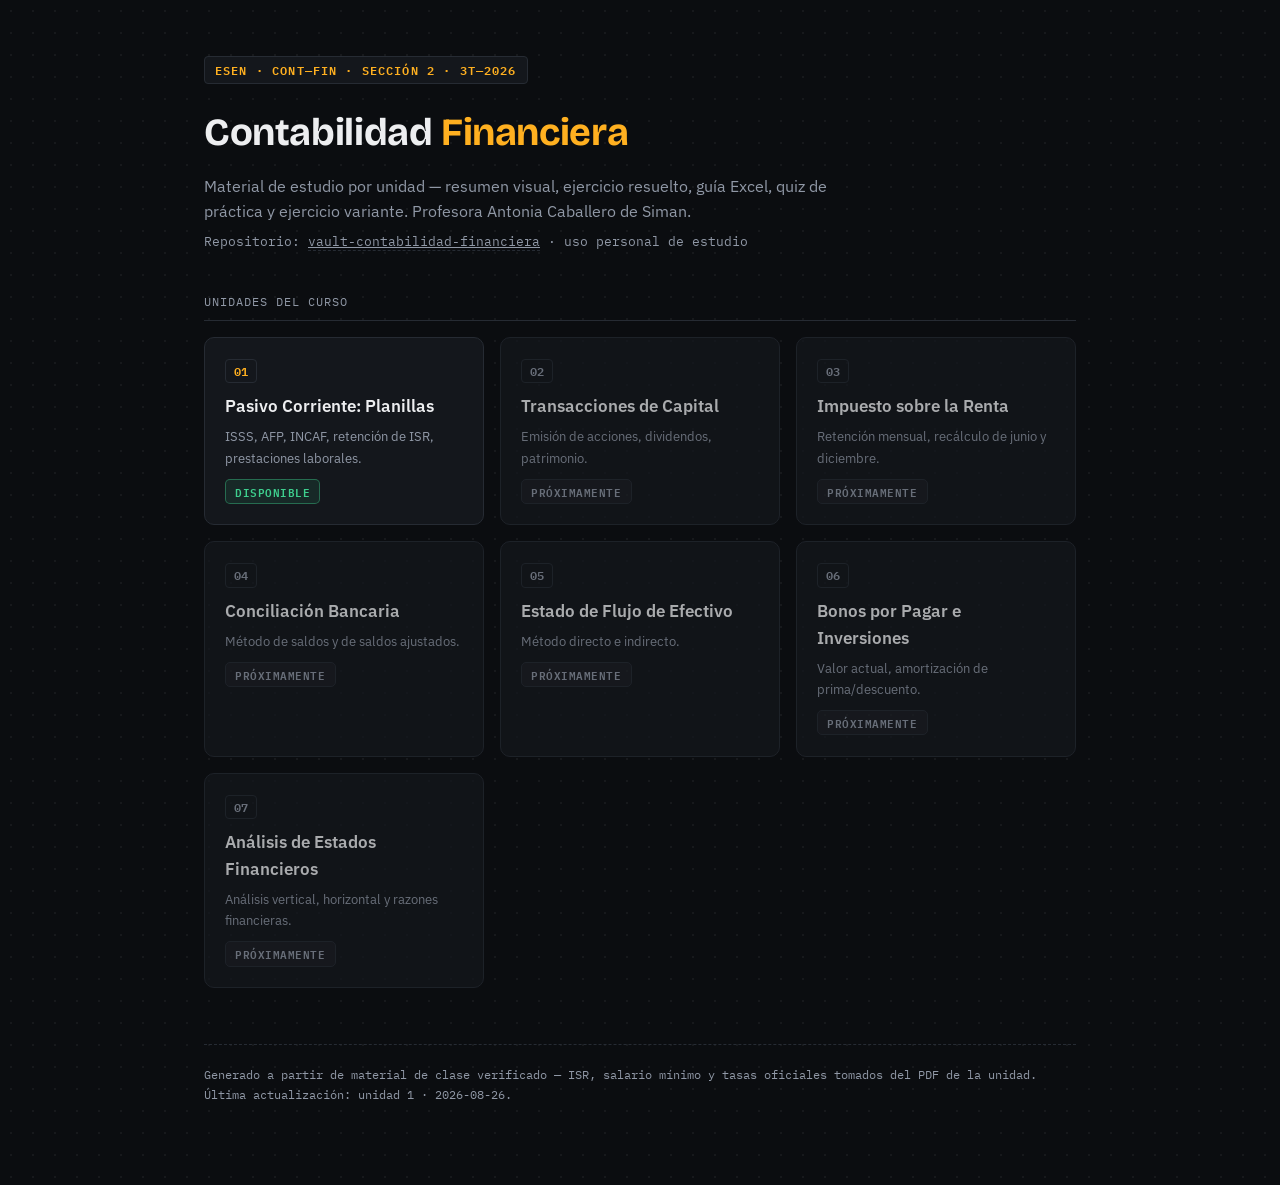
==== docs/index.html @ 1b0cdc74 "vault backup: 2026-08-25 22:29:52" ====
<!DOCTYPE html>
<html lang="es">
<head>
<meta charset="UTF-8">
<meta name="viewport" content="width=device-width, initial-scale=1.0">
<title>Contabilidad Financiera — Sección 2 · Trimestre 3/2026</title>
<link rel="preconnect" href="https://fonts.googleapis.com">
<link rel="preconnect" href="https://fonts.gstatic.com" crossorigin>
<link href="https://fonts.googleapis.com/css2?family=Bricolage+Grotesque:opsz,wght@12..96,400..800&family=IBM+Plex+Sans:wght@300;400;500;600;700&family=IBM+Plex+Mono:wght@400;500;600;700&display=swap" rel="stylesheet">
<style>
:root{
  --bg:#0B0D10; --bg-elev:#14171C; --bg-elev2:#1C2027;
  --border:#262B33;
  --text:#EDEEF0; --text-dim:#9098A6;
  --accent:#FFB020; --accent-2:#FFD873;
  --success:#3ECF8E; --danger:#FF5C5C; --legal:#5AC8FA;
  --ease:cubic-bezier(0.16,1,0.3,1);
}
*{box-sizing:border-box; margin:0; padding:0;}
html{background:var(--bg);}
body{
  font-family:'IBM Plex Sans',sans-serif; background:var(--bg); color:var(--text); line-height:1.6;
  background-image:radial-gradient(rgba(255,255,255,0.05) 1px, transparent 1px);
  background-size:22px 22px;
  min-height:100vh;
}
h1,h2{font-family:'Bricolage Grotesque',sans-serif; font-weight:700; letter-spacing:-0.01em;}
em{font-style:normal; color:var(--accent);}
a{color:var(--accent-2);}
.mono{font-family:'IBM Plex Mono',monospace;}

.wrap{max-width:920px; margin:0 auto; padding:56px 24px 80px;}

.eyebrow{
  font-family:'IBM Plex Mono',monospace; font-size:0.72rem; letter-spacing:0.1em; text-transform:uppercase;
  color:var(--accent); font-weight:600; margin-bottom:18px; display:inline-block;
  border:1px solid var(--border); padding:4px 10px; border-radius:4px; background:var(--bg-elev);
}
h1{font-size:2.4rem; margin-bottom:10px;}
.sub{color:var(--text-dim); font-size:1rem; max-width:640px; margin-bottom:6px;}
.meta{color:var(--text-dim); font-size:0.82rem; margin-bottom:40px; font-family:'IBM Plex Mono',monospace;}
.meta a{color:var(--text-dim); border-bottom:1px dashed var(--border);}

.section-title{
  font-family:'IBM Plex Mono',monospace; font-size:0.78rem; text-transform:uppercase; letter-spacing:0.08em;
  color:var(--text-dim); margin:36px 0 16px; padding-bottom:8px; border-bottom:1px solid var(--border);
}

.units{display:grid; grid-template-columns:repeat(auto-fill,minmax(260px,1fr)); gap:16px;}

.unit-card{
  background:var(--bg-elev); border:1px solid var(--border); border-radius:10px; padding:20px;
  transition:transform 0.3s var(--ease), border-color 0.3s var(--ease); position:relative; text-decoration:none; color:var(--text);
  display:block;
}
.unit-card.live:hover{transform:translateY(-3px); border-color:var(--accent);}
.unit-card.live:focus-visible{outline:2px solid var(--accent-2); outline-offset:2px;}
.unit-num{
  font-family:'IBM Plex Mono',monospace; font-size:0.72rem; color:var(--accent); font-weight:600;
  border:1px solid var(--border); border-radius:4px; padding:2px 8px; display:inline-block; margin-bottom:10px;
}
.unit-card.pending .unit-num{color:var(--text-dim);}
.unit-card h3{font-size:1.05rem; font-weight:600; margin-bottom:6px; font-family:'IBM Plex Sans',sans-serif;}
.unit-card p{font-size:0.83rem; color:var(--text-dim); margin-bottom:10px;}
.unit-status{
  font-family:'IBM Plex Mono',monospace; font-size:0.68rem; text-transform:uppercase; letter-spacing:0.05em;
  padding:3px 9px; border-radius:5px; display:inline-block; font-weight:600; border:1px solid;
}
.unit-status.live{background:rgba(62,207,142,0.1); color:var(--success); border-color:rgba(62,207,142,0.4);}
.unit-status.pending{background:rgba(255,255,255,0.03); color:var(--text-dim); border-color:var(--border);}

.unit-card.pending{cursor:default; opacity:0.7;}

footer{margin-top:56px; padding-top:20px; border-top:1px dashed var(--border); color:var(--text-dim); font-size:0.78rem; font-family:'IBM Plex Mono',monospace;}
footer a{color:var(--text-dim);}

@media (prefers-reduced-motion: reduce){
  *{transition-duration:0.01ms !important;}
}
</style>
</head>
<body>
<div class="wrap">
  <span class="eyebrow">ESEN · CONT—FIN · SECCIÓN 2 · 3T—2026</span>
  <h1>Contabilidad <em>Financiera</em></h1>
  <p class="sub">Material de estudio por unidad — resumen visual, ejercicio resuelto, guía Excel, quiz de práctica y ejercicio variante. Profesora Antonia Caballero de Siman.</p>
  <p class="meta">Repositorio: <a href="https://github.com/carcamval2025-cyber/vault-contabilidad-financiera" target="_blank" rel="noopener">vault-contabilidad-financiera</a> · uso personal de estudio</p>

  <div class="section-title">Unidades del curso</div>
  <div class="units">
    <a class="unit-card live" href="unidad-1/">
      <span class="unit-num">01</span>
      <h3>Pasivo Corriente: Planillas</h3>
      <p>ISSS, AFP, INCAF, retención de ISR, prestaciones laborales.</p>
      <span class="unit-status live">Disponible</span>
    </a>
    <div class="unit-card pending">
      <span class="unit-num">02</span>
      <h3>Transacciones de Capital</h3>
      <p>Emisión de acciones, dividendos, patrimonio.</p>
      <span class="unit-status pending">Próximamente</span>
    </div>
    <div class="unit-card pending">
      <span class="unit-num">03</span>
      <h3>Impuesto sobre la Renta</h3>
      <p>Retención mensual, recálculo de junio y diciembre.</p>
      <span class="unit-status pending">Próximamente</span>
    </div>
    <div class="unit-card pending">
      <span class="unit-num">04</span>
      <h3>Conciliación Bancaria</h3>
      <p>Método de saldos y de saldos ajustados.</p>
      <span class="unit-status pending">Próximamente</span>
    </div>
    <div class="unit-card pending">
      <span class="unit-num">05</span>
      <h3>Estado de Flujo de Efectivo</h3>
      <p>Método directo e indirecto.</p>
      <span class="unit-status pending">Próximamente</span>
    </div>
    <div class="unit-card pending">
      <span class="unit-num">06</span>
      <h3>Bonos por Pagar e Inversiones</h3>
      <p>Valor actual, amortización de prima/descuento.</p>
      <span class="unit-status pending">Próximamente</span>
    </div>
    <div class="unit-card pending">
      <span class="unit-num">07</span>
      <h3>Análisis de Estados Financieros</h3>
      <p>Análisis vertical, horizontal y razones financieras.</p>
      <span class="unit-status pending">Próximamente</span>
    </div>
  </div>

  <footer>
    Generado a partir de material de clase verificado — ISR, salario mínimo y tasas oficiales tomados del PDF de la unidad. Última actualización: unidad 1 · 2026-08-26.
  </footer>
</div>
</body>
</html>
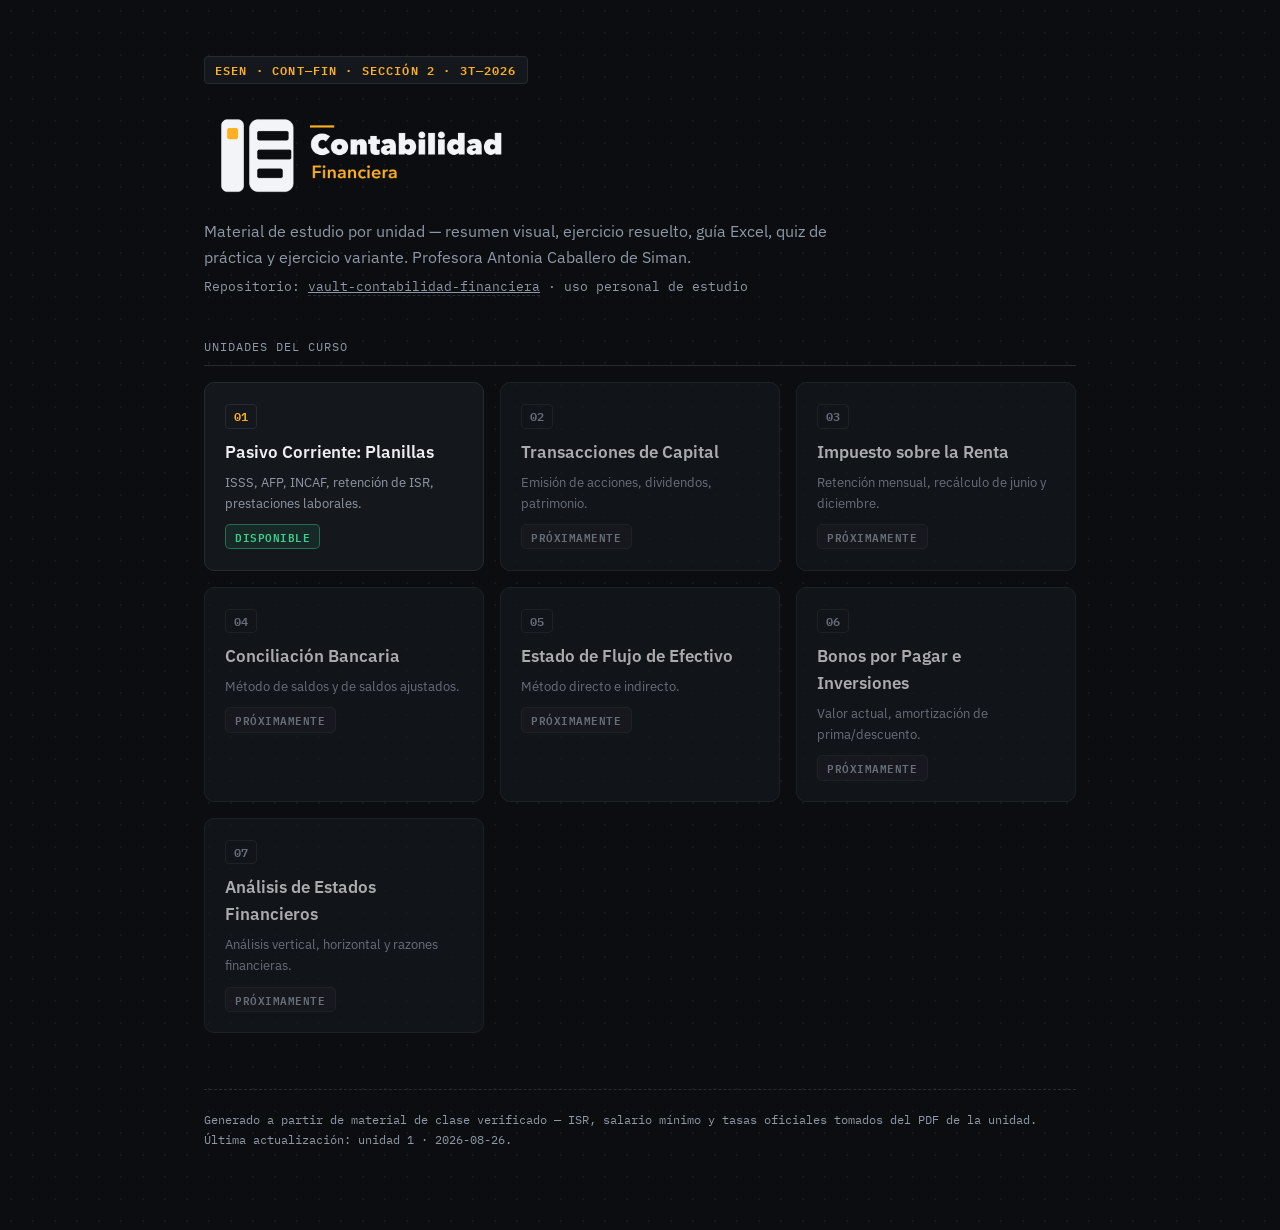
==== commit 5ff9e8fb: "vault backup: 2026-08-26 00:01:31" ====
--- a/docs/index.html
+++ b/docs/index.html
@@ -4,6 +4,7 @@
 <meta charset="UTF-8">
 <meta name="viewport" content="width=device-width, initial-scale=1.0">
 <title>Contabilidad Financiera — Sección 2 · Trimestre 3/2026</title>
+<link rel="icon" type="image/png" href="favicon-v3.png">
 <link rel="preconnect" href="https://fonts.googleapis.com">
 <link rel="preconnect" href="https://fonts.gstatic.com" crossorigin>
 <link href="https://fonts.googleapis.com/css2?family=Bricolage+Grotesque:opsz,wght@12..96,400..800&family=IBM+Plex+Sans:wght@300;400;500;600;700&family=IBM+Plex+Mono:wght@400;500;600;700&display=swap" rel="stylesheet">
@@ -37,6 +38,7 @@
   border:1px solid var(--border); padding:4px 10px; border-radius:4px; background:var(--bg-elev);
 }
 h1{font-size:2.4rem; margin-bottom:10px;}
+.brand-logo{display:block; width:min(100%, 480px); height:auto;}
 .sub{color:var(--text-dim); font-size:1rem; max-width:640px; margin-bottom:6px;}
 .meta{color:var(--text-dim); font-size:0.82rem; margin-bottom:40px; font-family:'IBM Plex Mono',monospace;}
 .meta a{color:var(--text-dim); border-bottom:1px dashed var(--border);}
@@ -82,7 +84,7 @@
 <body>
 <div class="wrap">
   <span class="eyebrow">ESEN · CONT—FIN · SECCIÓN 2 · 3T—2026</span>
-  <h1>Contabilidad <em>Financiera</em></h1>
+  <h1><img class="brand-logo" src="assets/contabilidad-financiera-logo-light-v3.webp" alt="Contabilidad Financiera"></h1>
   <p class="sub">Material de estudio por unidad — resumen visual, ejercicio resuelto, guía Excel, quiz de práctica y ejercicio variante. Profesora Antonia Caballero de Siman.</p>
   <p class="meta">Repositorio: <a href="https://github.com/carcamval2025-cyber/vault-contabilidad-financiera" target="_blank" rel="noopener">vault-contabilidad-financiera</a> · uso personal de estudio</p>
 
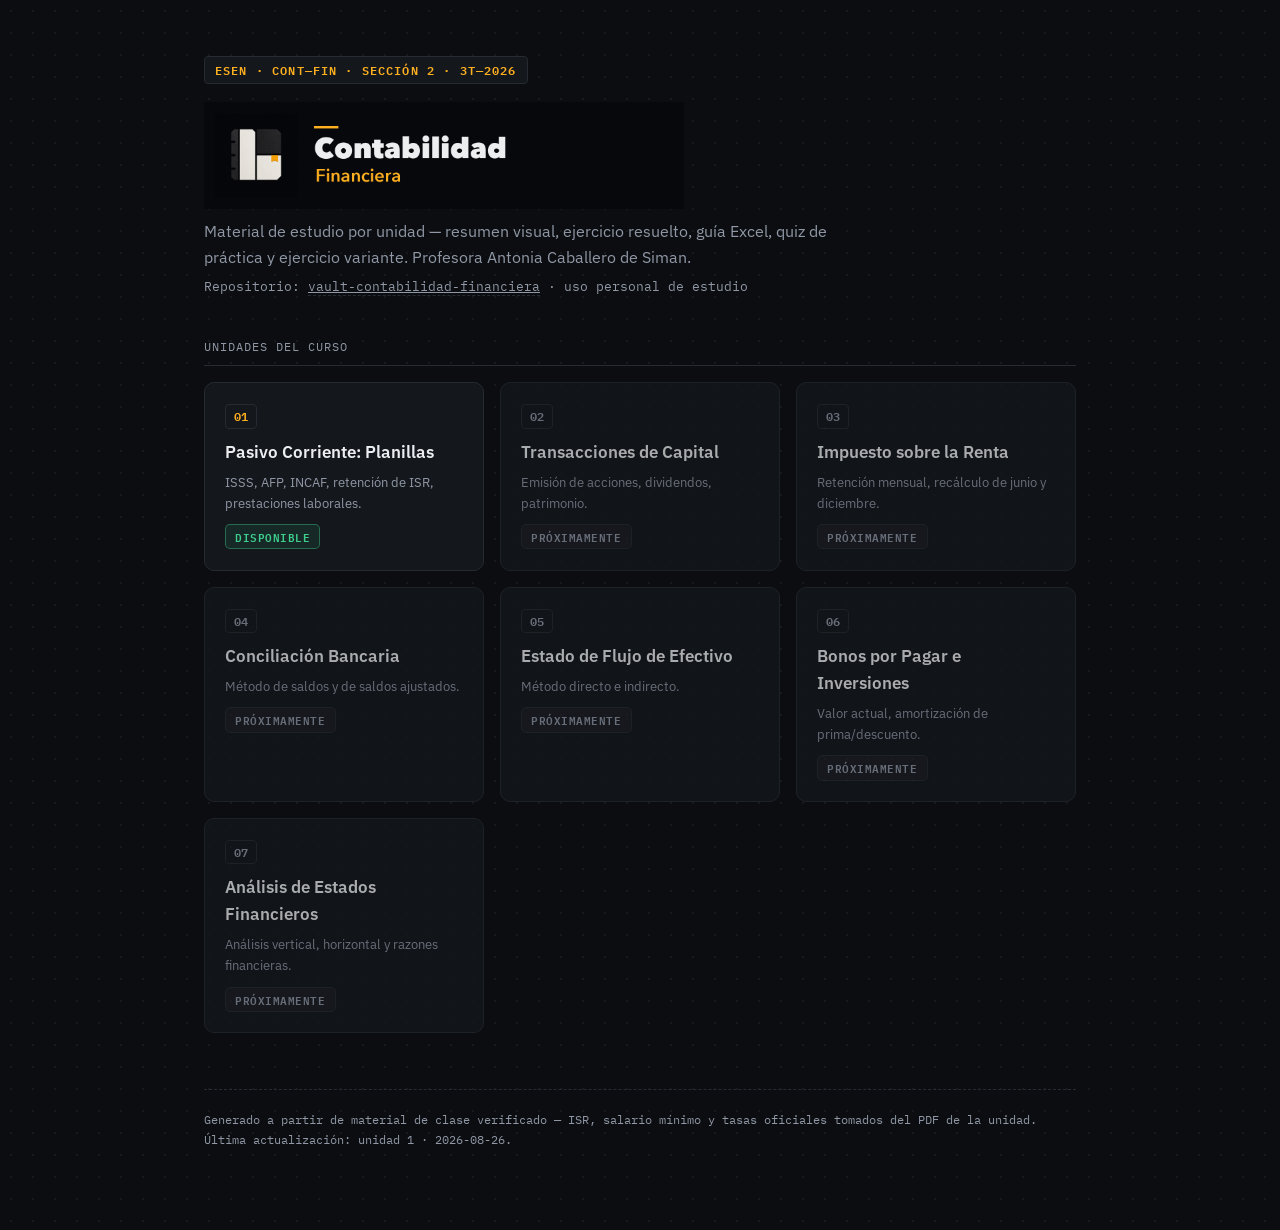
==== commit 49574ce7: "vault backup: 2026-08-26 00:09:53" ====
--- a/docs/index.html
+++ b/docs/index.html
@@ -4,7 +4,7 @@
 <meta charset="UTF-8">
 <meta name="viewport" content="width=device-width, initial-scale=1.0">
 <title>Contabilidad Financiera — Sección 2 · Trimestre 3/2026</title>
-<link rel="icon" type="image/png" href="favicon-v3.png">
+<link rel="icon" type="image/png" href="favicon-v5.png">
 <link rel="preconnect" href="https://fonts.googleapis.com">
 <link rel="preconnect" href="https://fonts.gstatic.com" crossorigin>
 <link href="https://fonts.googleapis.com/css2?family=Bricolage+Grotesque:opsz,wght@12..96,400..800&family=IBM+Plex+Sans:wght@300;400;500;600;700&family=IBM+Plex+Mono:wght@400;500;600;700&display=swap" rel="stylesheet">
@@ -84,7 +84,7 @@
 <body>
 <div class="wrap">
   <span class="eyebrow">ESEN · CONT—FIN · SECCIÓN 2 · 3T—2026</span>
-  <h1><img class="brand-logo" src="assets/contabilidad-financiera-logo-light-v3.webp" alt="Contabilidad Financiera"></h1>
+  <h1><img class="brand-logo" src="assets/contabilidad-financiera-logo-light-v5.webp" alt="Contabilidad Financiera"></h1>
   <p class="sub">Material de estudio por unidad — resumen visual, ejercicio resuelto, guía Excel, quiz de práctica y ejercicio variante. Profesora Antonia Caballero de Siman.</p>
   <p class="meta">Repositorio: <a href="https://github.com/carcamval2025-cyber/vault-contabilidad-financiera" target="_blank" rel="noopener">vault-contabilidad-financiera</a> · uso personal de estudio</p>
 
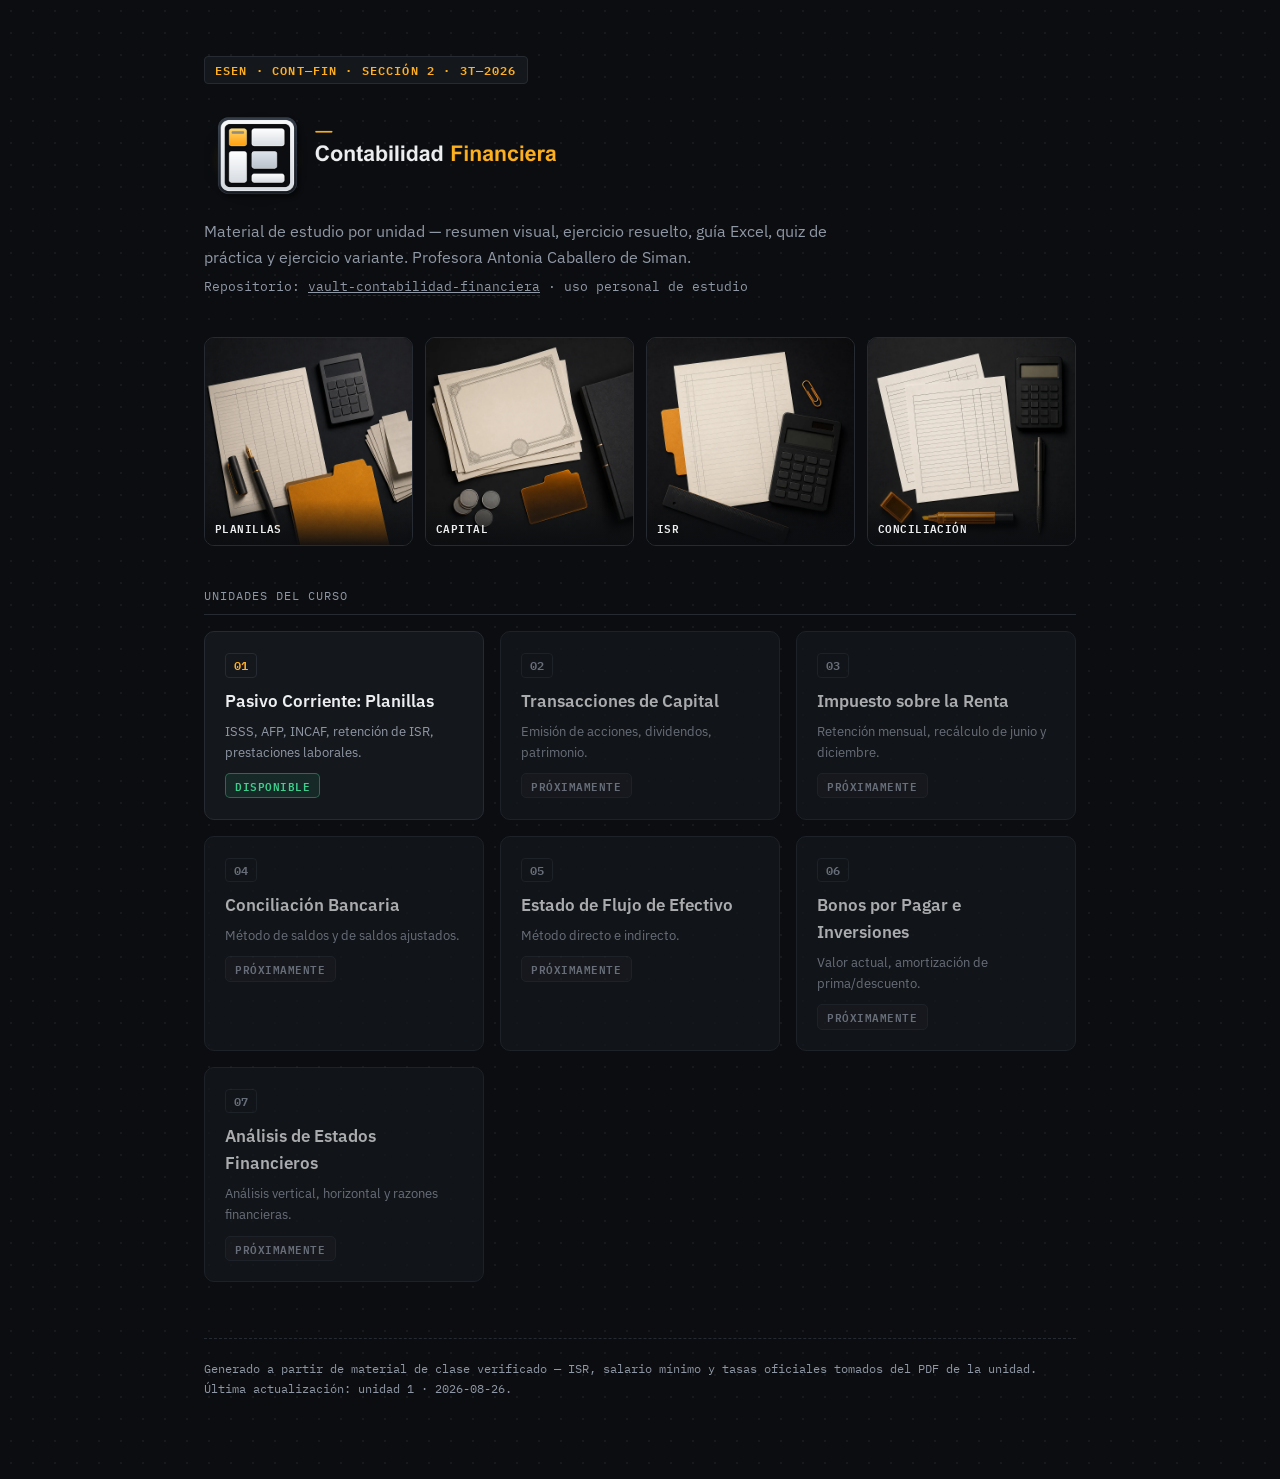
==== commit 98a27aef: "feat(u1): aplicar logo global y visuales explicativos en los 5 paneles interactivos" ====
--- a/docs/index.html
+++ b/docs/index.html
@@ -4,7 +4,7 @@
 <meta charset="UTF-8">
 <meta name="viewport" content="width=device-width, initial-scale=1.0">
 <title>Contabilidad Financiera — Sección 2 · Trimestre 3/2026</title>
-<link rel="icon" type="image/png" href="favicon-v5.png">
+<link rel="icon" type="image/png" href="favicon-v8.png">
 <link rel="preconnect" href="https://fonts.googleapis.com">
 <link rel="preconnect" href="https://fonts.gstatic.com" crossorigin>
 <link href="https://fonts.googleapis.com/css2?family=Bricolage+Grotesque:opsz,wght@12..96,400..800&family=IBM+Plex+Sans:wght@300;400;500;600;700&family=IBM+Plex+Mono:wght@400;500;600;700&display=swap" rel="stylesheet">
@@ -43,6 +43,12 @@
 .meta{color:var(--text-dim); font-size:0.82rem; margin-bottom:40px; font-family:'IBM Plex Mono',monospace;}
 .meta a{color:var(--text-dim); border-bottom:1px dashed var(--border);}
 
+.course-visuals{display:grid; grid-template-columns:repeat(4,1fr); gap:12px; margin:28px 0 40px;}
+.course-visual{margin:0; min-width:0; aspect-ratio:1; overflow:hidden; border:1px solid var(--border); border-radius:10px; background:var(--bg-elev); position:relative;}
+.course-visual img{width:100%; height:100%; display:block; object-fit:cover; transition:transform 0.35s var(--ease);}
+.course-visual:hover img{transform:scale(1.035);}
+.course-visual figcaption{position:absolute; inset:auto 0 0; padding:18px 10px 8px; background:linear-gradient(transparent,rgba(11,13,16,0.92)); color:var(--text); font:600 0.68rem 'IBM Plex Mono',monospace; letter-spacing:0.04em; text-transform:uppercase;}
+
 .section-title{
   font-family:'IBM Plex Mono',monospace; font-size:0.78rem; text-transform:uppercase; letter-spacing:0.08em;
   color:var(--text-dim); margin:36px 0 16px; padding-bottom:8px; border-bottom:1px solid var(--border);
@@ -79,14 +85,34 @@
 @media (prefers-reduced-motion: reduce){
   *{transition-duration:0.01ms !important;}
 }
+@media (max-width:560px){.course-visuals{grid-template-columns:repeat(2,1fr);}}
 </style>
 </head>
 <body>
 <div class="wrap">
   <span class="eyebrow">ESEN · CONT—FIN · SECCIÓN 2 · 3T—2026</span>
-  <h1><img class="brand-logo" src="assets/contabilidad-financiera-logo-light-v5.webp" alt="Contabilidad Financiera"></h1>
+  <h1><img class="brand-logo" src="assets/contabilidad-financiera-logo-light-v8.webp" alt="Contabilidad Financiera"></h1>
   <p class="sub">Material de estudio por unidad — resumen visual, ejercicio resuelto, guía Excel, quiz de práctica y ejercicio variante. Profesora Antonia Caballero de Siman.</p>
   <p class="meta">Repositorio: <a href="https://github.com/carcamval2025-cyber/vault-contabilidad-financiera" target="_blank" rel="noopener">vault-contabilidad-financiera</a> · uso personal de estudio</p>
+
+  <section class="course-visuals" aria-label="Áreas de estudio del curso">
+    <figure class="course-visual">
+      <img src="assets/curso/curso-planillas.webp" alt="Planilla contable con calculadora, pluma y carpeta ámbar" loading="lazy">
+      <figcaption>Planillas</figcaption>
+    </figure>
+    <figure class="course-visual">
+      <img src="assets/curso/curso-capital.webp" alt="Documentos de capital, libro contable y monedas sobre superficie oscura" loading="lazy">
+      <figcaption>Capital</figcaption>
+    </figure>
+    <figure class="course-visual">
+      <img src="assets/curso/curso-isr.webp" alt="Hoja de retenciones con calculadora, regla y clip ámbar" loading="lazy">
+      <figcaption>ISR</figcaption>
+    </figure>
+    <figure class="course-visual">
+      <img src="assets/curso/curso-conciliacion.webp" alt="Dos hojas de conciliación con calculadora, pluma y marcador ámbar" loading="lazy">
+      <figcaption>Conciliación</figcaption>
+    </figure>
+  </section>
 
   <div class="section-title">Unidades del curso</div>
   <div class="units">
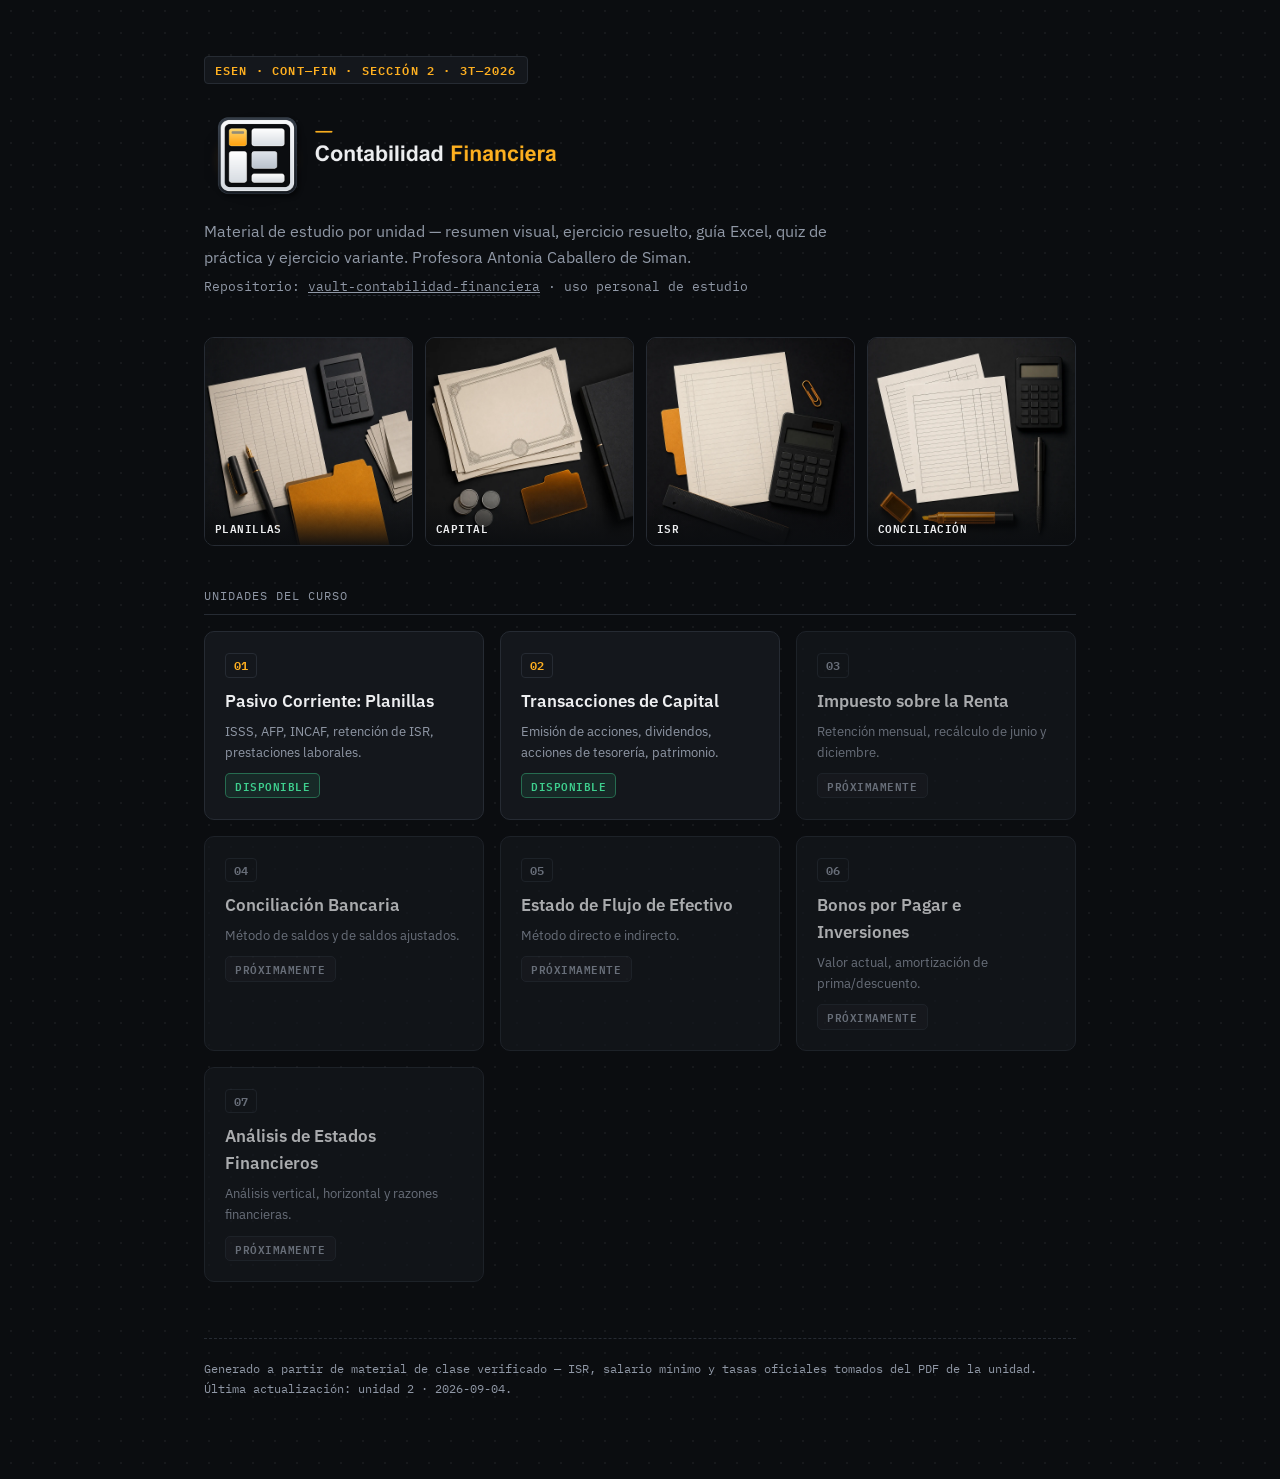
==== commit 15dd3e2b: "feat(u2): integrar ilustraciones SVG, conectar unidad 2 al portal principal y actualizar bitácora" ====
--- a/docs/index.html
+++ b/docs/index.html
@@ -122,12 +122,12 @@
       <p>ISSS, AFP, INCAF, retención de ISR, prestaciones laborales.</p>
       <span class="unit-status live">Disponible</span>
     </a>
-    <div class="unit-card pending">
+    <a class="unit-card live" href="unidad-2/">
       <span class="unit-num">02</span>
       <h3>Transacciones de Capital</h3>
-      <p>Emisión de acciones, dividendos, patrimonio.</p>
-      <span class="unit-status pending">Próximamente</span>
-    </div>
+      <p>Emisión de acciones, dividendos, acciones de tesorería, patrimonio.</p>
+      <span class="unit-status live">Disponible</span>
+    </a>
     <div class="unit-card pending">
       <span class="unit-num">03</span>
       <h3>Impuesto sobre la Renta</h3>
@@ -161,7 +161,7 @@
   </div>
 
   <footer>
-    Generado a partir de material de clase verificado — ISR, salario mínimo y tasas oficiales tomados del PDF de la unidad. Última actualización: unidad 1 · 2026-08-26.
+    Generado a partir de material de clase verificado — ISR, salario mínimo y tasas oficiales tomados del PDF de la unidad. Última actualización: unidad 2 · 2026-09-04.
   </footer>
 </div>
 </body>
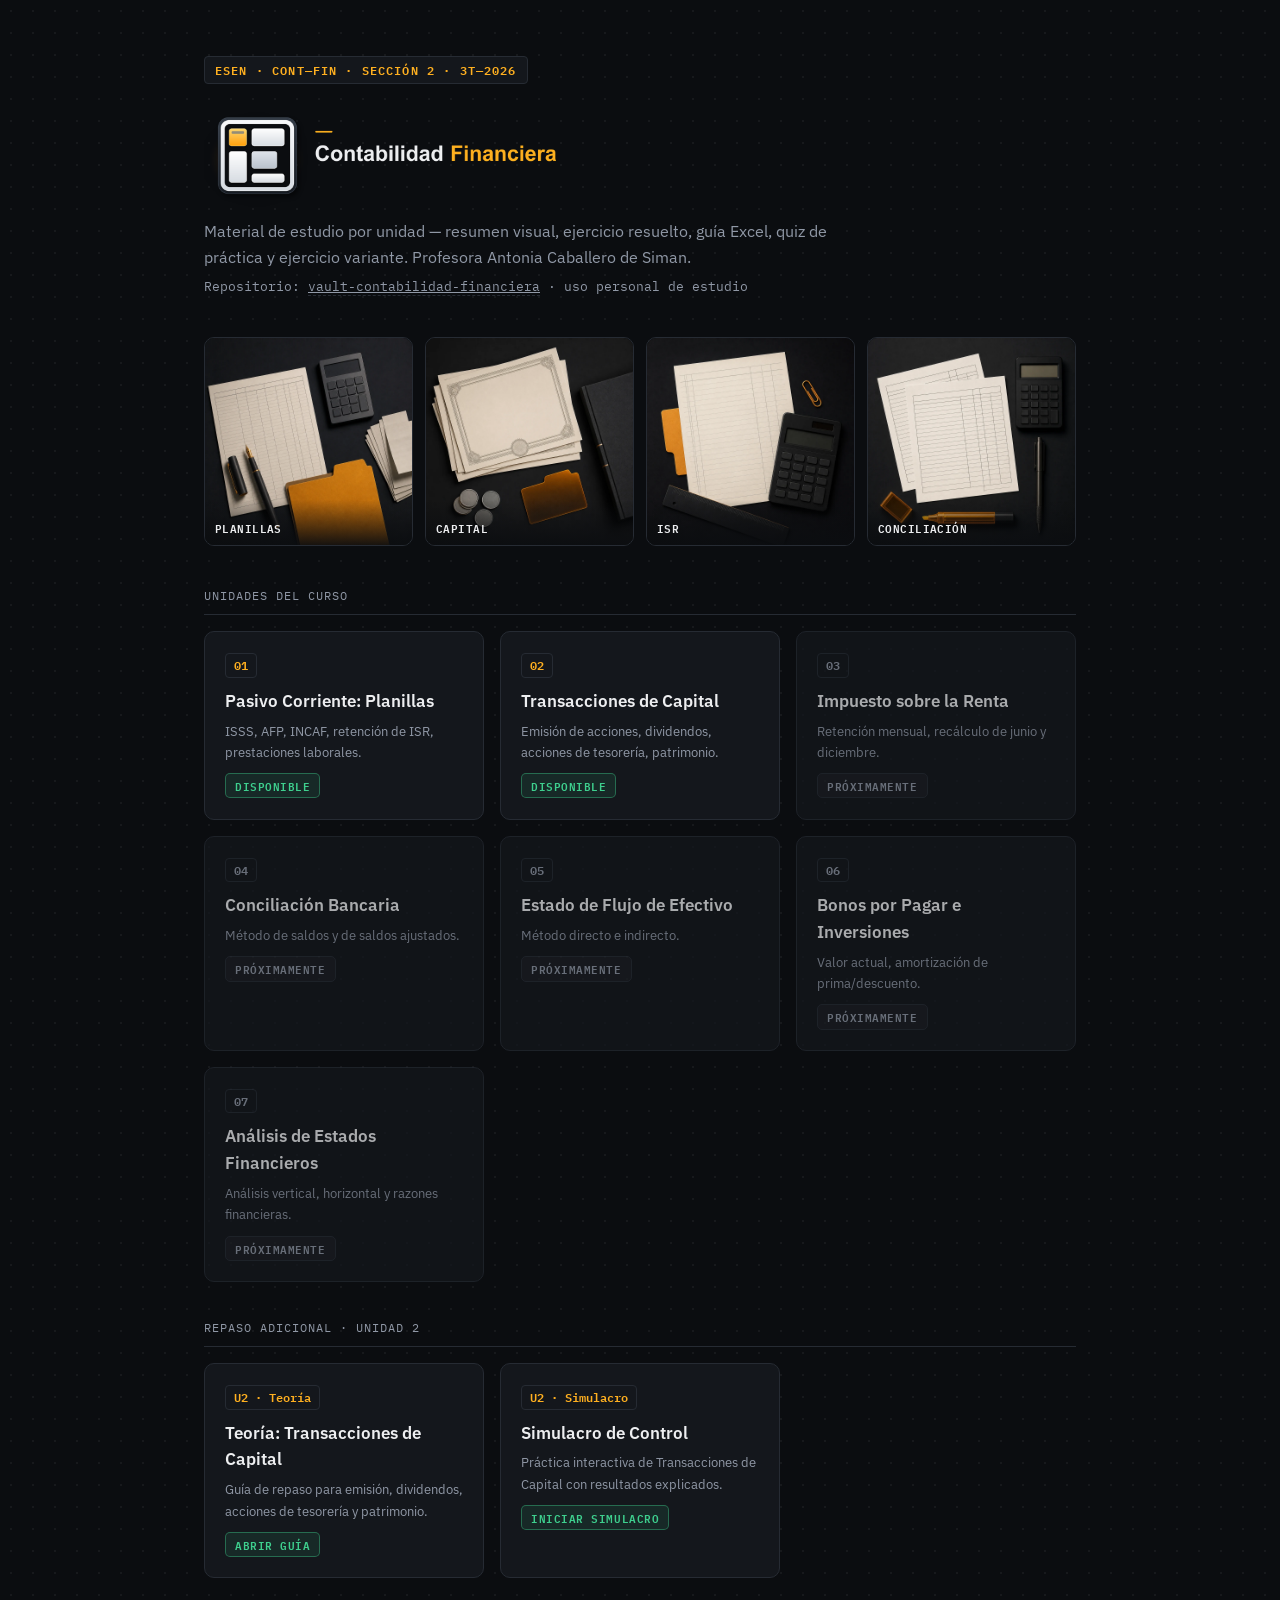
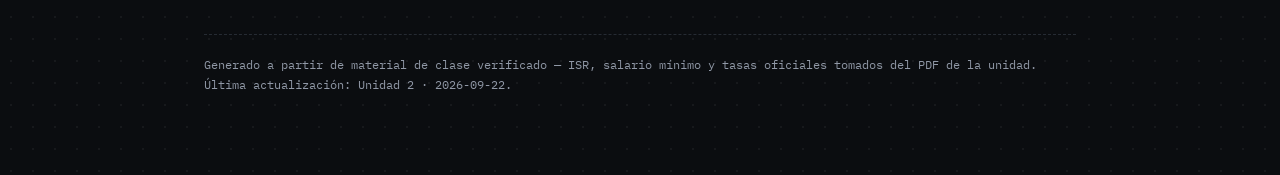
==== commit 551e6612: "feat(u2): publicar teoría y simulacro de control" ====
--- a/docs/index.html
+++ b/docs/index.html
@@ -160,8 +160,24 @@
     </div>
   </div>
 
+  <div class="section-title">Repaso adicional · Unidad 2</div>
+  <div class="units">
+    <a class="unit-card live" href="unidad-2/U2_Teoria_TransaccionesCapital.html">
+      <span class="unit-num">U2 · Teoría</span>
+      <h3>Teoría: Transacciones de Capital</h3>
+      <p>Guía de repaso para emisión, dividendos, acciones de tesorería y patrimonio.</p>
+      <span class="unit-status live">Abrir guía</span>
+    </a>
+    <a class="unit-card live" href="unidad-2/U2_SimulacroControl_TransaccionesCapital.html">
+      <span class="unit-num">U2 · Simulacro</span>
+      <h3>Simulacro de Control</h3>
+      <p>Práctica interactiva de Transacciones de Capital con resultados explicados.</p>
+      <span class="unit-status live">Iniciar simulacro</span>
+    </a>
+  </div>
+
   <footer>
-    Generado a partir de material de clase verificado — ISR, salario mínimo y tasas oficiales tomados del PDF de la unidad. Última actualización: unidad 2 · 2026-09-04.
+    Generado a partir de material de clase verificado — ISR, salario mínimo y tasas oficiales tomados del PDF de la unidad. Última actualización: Unidad 2 · 2026-09-22.
   </footer>
 </div>
 </body>
